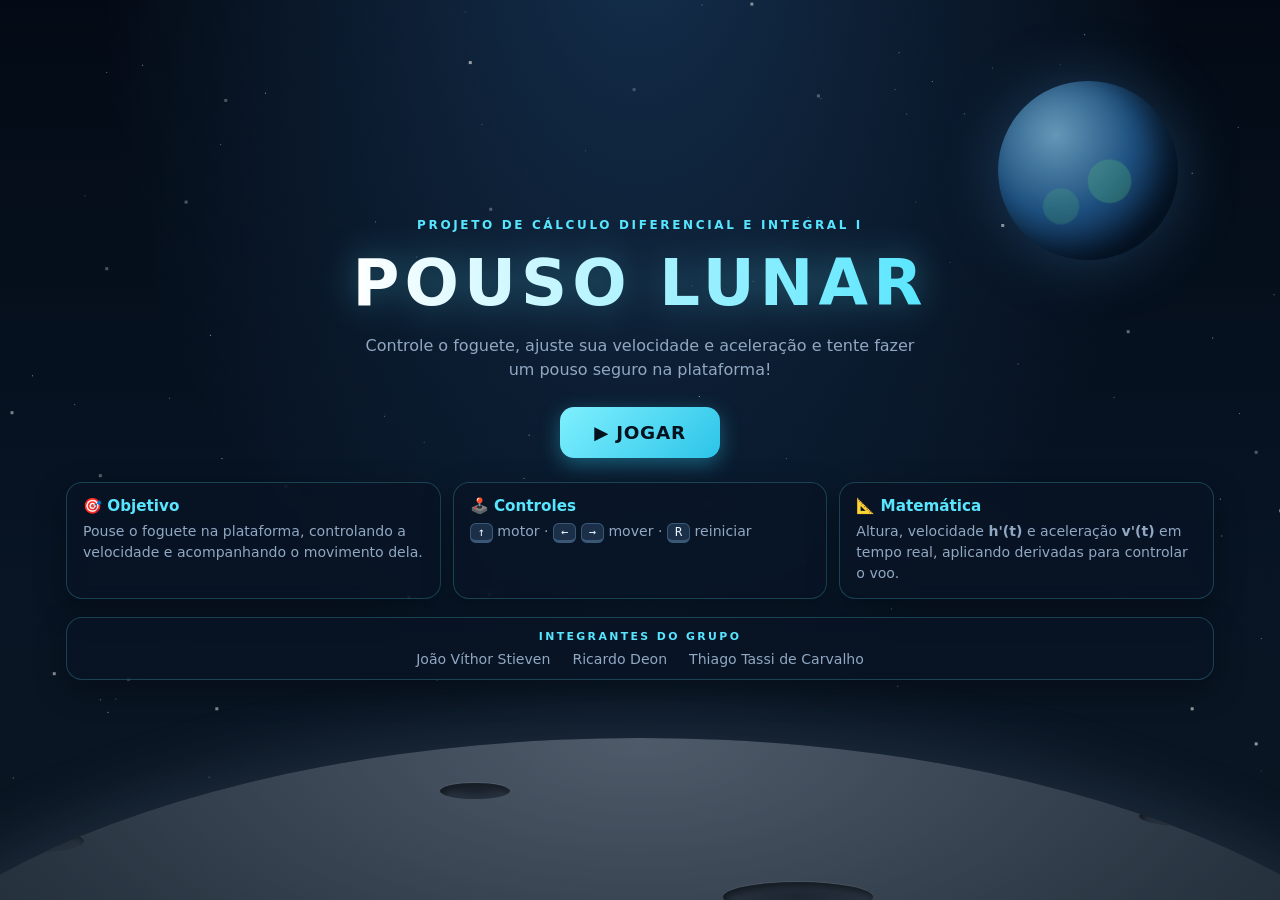
==== pouso_lunar.html @ aed27150 "Add files via upload" ====
<!DOCTYPE html>
<html lang="pt-BR">
<head>
<meta charset="UTF-8">
<meta name="viewport" content="width=device-width, initial-scale=1">
<title>Pouso Lunar - Derivadas</title>
<link rel="stylesheet" href="style.css">
</head>
<body>

<div id="fundo">
  <div id="estrelas"></div>
  <div class="planeta"></div>
  <div class="lua">
    <span class="cratera"></span>
    <span class="cratera"></span>
    <span class="cratera"></span>
    <span class="cratera"></span>
    <span class="cratera"></span>
  </div>
</div>

<main class="container">

  <!-- TELA INICIAL -->
  <section id="telaInicial" class="tela ativa">
    <div class="centro-inicial">
      <div class="etiqueta">Projeto de Cálculo Diferencial e Integral I</div>
      <h1 class="titulo">Pouso Lunar</h1>
      <p class="subtitulo">Controle o foguete, ajuste sua velocidade e aceleração e tente fazer um pouso seguro na plataforma!</p>
      <button id="botaoJogar" class="botao primario grande">▶ JOGAR</button>
    </div>
    <div class="como-jogar">
      <div class="vidro"><h3>🎯 Objetivo</h3><p>Pouse o foguete na plataforma, controlando a velocidade e acompanhando o movimento dela.</p></div>
      <div class="vidro"><h3>🕹️ Controles</h3><p><kbd>↑</kbd> motor · <kbd>←</kbd> <kbd>→</kbd> mover · <kbd>R</kbd> reiniciar</p></div>
      <div class="vidro"><h3>📐 Matemática</h3><p>Altura, velocidade <b>h'(t)</b> e aceleração <b>v'(t)</b> em tempo real, aplicando derivadas para controlar o voo.</p></div>
    </div>
    <div class="integrantes vidro">
      <div class="etiqueta">Integrantes do grupo</div>
      <ul>
        <li>João Víthor Stieven</li>
        <li>Ricardo Deon</li>
        <li>Thiago Tassi de Carvalho</li>
      </ul>
    </div>
  </section>

  <!-- SELEÇÃO DE NÍVEIS -->
  <section id="telaNiveis" class="tela">
    <div class="cabecalho">
      <div><div class="etiqueta">Central de missões</div><h2>Selecione o nível</h2></div>
      <button id="botaoInicio" class="botao">← Início</button>
    </div>
    <div class="layout-niveis">
      <div id="listaNiveis"></div>
      <aside id="detalhes" class="vidro">
        <div class="etiqueta">Detalhes da missão</div>
        <h2 id="detalheNome"></h2>
        <p id="detalheDescricao"></p>
        <ul class="atributos" id="detalheAtributos"></ul>
        <button id="botaoIniciar" class="botao primario grande">🚀 INICIAR MISSÃO</button>
      </aside>
    </div>
  </section>

  <!-- TELA DO JOGO -->
  <section id="telaJogo" class="tela">
    <div class="cabecalho">
      <div><div class="etiqueta">Missão em andamento</div><h2 id="tituloNivel"></h2></div>
      <div>
        <button id="botaoNiveisJogo" class="botao">← Níveis</button>
        <button id="botaoReiniciar" class="botao">↻ Reiniciar (R)</button>
      </div>
    </div>
    <div class="hud">
      <div class="metrica"><small>Altura h(t)</small><strong id="txtAltura"></strong></div>
      <div class="metrica" id="metricaVelocidade"><small>Velocidade v = h'(t)</small><strong id="txtVelocidade"></strong></div>
      <div class="metrica"><small>Aceleração a = v'(t)</small><strong id="txtAceleracao"></strong></div>
      <div class="metrica"><small>Combustível</small><strong id="txtCombustivel"></strong><div class="barra"><div id="barraCombustivel"></div></div></div>
      <div class="metrica plataforma"><small>Vel. plataforma (fórmula)</small><strong id="txtVelPlataforma"></strong></div>
      <div class="metrica plataforma" id="metricaRelativa"><small>Vel. relativa (foguete − plataforma)</small><strong id="txtVelRelativa"></strong></div>
    </div>
    <canvas id="tela" width="800" height="450"></canvas>
    <div id="mensagem"></div>
    <div class="dicas">
      <span><kbd>↑</kbd> motor</span>
      <span><kbd>←</kbd> <kbd>→</kbd> mover</span>
      <span><kbd>R</kbd> reiniciar</span>
    </div>
  </section>
</main>

<!-- RESULTADO -->
<div id="resultado">
  <div class="modal vidro">
    <h2 id="resultadoTitulo"></h2>
    <p id="resultadoTexto"></p>
    <div class="acoes">
      <button id="botaoProximo" class="botao primario">Próximo nível ▶</button>
      <button id="botaoTentarDeNovo" class="botao">↻ Tentar de novo</button>
      <button id="botaoNiveisResultado" class="botao">Níveis</button>
    </div>
  </div>
</div>

<script src="script.js" defer></script>
</body>
</html>
---- style.css ----
/* =====================================================
   Pouso Lunar - estilos do jogo (style.css)
   Referência de tela: computador 1366 x 768
   ===================================================== */

:root {
  --ciano: #58e6ff; --laranja: #ffb454; --verde: #6cf2a5; --vermelho: #ff647c;
  --texto: #eaf5ff; --suave: #91a8c2;
  --vidro: rgba(9, 20, 36, 0.72); --borda: rgba(88, 230, 255, 0.22);
}
* { box-sizing: border-box; }
body {
  margin: 0; min-height: 100vh; color: var(--texto); overflow-x: hidden;
  font-family: "Segoe UI", system-ui, Arial, sans-serif; background: #050c18;
}

/* ---------- Plano de fundo lunar ---------- */
#fundo {
  position: fixed; inset: 0; z-index: -1; overflow: hidden;
  background:
    radial-gradient(ellipse at 50% -10%, #1d4068 0, transparent 60%),
    linear-gradient(#050c18, #0a1a2e 60%, #101c2a);
}
#fundo::after { content: ""; position: absolute; inset: 0; background: rgba(3, 8, 16, 0.3); }
#estrelas { position: absolute; top: 0; left: 0; width: 1px; height: 1px; animation: cintilar 4s ease-in-out infinite alternate; }
@keyframes cintilar { from { opacity: 0.55; } to { opacity: 1; } }
.planeta {
  position: absolute; right: 8%; top: 9%; width: clamp(80px, 14vw, 190px); aspect-ratio: 1; border-radius: 50%;
  background:
    radial-gradient(circle at 62% 56%, rgba(108, 242, 165, 0.35) 0 14%, transparent 15%),
    radial-gradient(circle at 35% 70%, rgba(108, 242, 165, 0.25) 0 10%, transparent 11%),
    radial-gradient(circle at 32% 30%, #8fd6ff, #2a6fb0 45%, #0c2b52 75%);
  box-shadow: 0 0 60px rgba(88, 180, 255, 0.35), inset -18px -12px 30px rgba(0, 0, 0, 0.55);
}
.lua {
  position: absolute; left: -15%; right: -15%; bottom: -24vh; height: 42vh; overflow: hidden;
  border-radius: 50% 50% 0 0 / 100% 100% 0 0;
  background: radial-gradient(ellipse at 50% 0%, #707f91, #3b4858 55%, #1b2531);
  box-shadow: 0 -20px 60px rgba(150, 190, 230, 0.18);
}
.cratera {
  position: absolute; border-radius: 50%;
  background: radial-gradient(ellipse, #28323f 0, #3a4655 75%);
  box-shadow: inset 3px 4px 6px rgba(0, 0, 0, 0.5), 0 -1px 0 rgba(255, 255, 255, 0.12);
}
/* posição e tamanho de cada cratera */
.cratera:nth-child(1) { left: 10%; top: 24%; width: 110px; height: 24px; }
.cratera:nth-child(2) { left: 38%; top: 12%; width: 70px; height: 16px; }
.cratera:nth-child(3) { left: 55%; top: 38%; width: 150px; height: 30px; }
.cratera:nth-child(4) { left: 80%; top: 18%; width: 90px; height: 20px; }
.cratera:nth-child(5) { left: 24%; top: 52%; width: 60px; height: 14px; }

/* ---------- Estrutura ---------- */
.container { max-width: 1180px; margin: 0 auto; padding: 14px 16px 16px; }
.tela { display: none; }
.tela.ativa { display: block; animation: entrar 0.4s ease; }
@keyframes entrar { from { opacity: 0; transform: translateY(12px); } to { opacity: 1; transform: none; } }
.vidro { background: var(--vidro); border: 1px solid var(--borda); border-radius: 16px; backdrop-filter: blur(8px); box-shadow: 0 10px 30px rgba(0, 0, 0, 0.35); }
.etiqueta { color: var(--ciano); font-size: 0.75rem; letter-spacing: 0.22em; text-transform: uppercase; font-weight: 700; }
h1, h2, h3 { margin: 0; }

/* ---------- Botões ---------- */
.botao {
  font: inherit; font-weight: 700; letter-spacing: 0.04em; cursor: pointer; color: var(--texto);
  padding: 11px 18px; border-radius: 12px; border: 1px solid var(--borda);
  background: linear-gradient(180deg, rgba(40, 70, 105, 0.75), rgba(16, 34, 56, 0.85));
  box-shadow: 0 4px 14px rgba(0, 0, 0, 0.35), inset 0 1px 0 rgba(255, 255, 255, 0.08);
  transition: transform 0.15s, box-shadow 0.2s, border-color 0.2s, filter 0.2s;
}
.botao:hover:not(:disabled) { transform: translateY(-2px); border-color: var(--ciano); box-shadow: 0 8px 22px rgba(0, 0, 0, 0.4), 0 0 18px rgba(88, 230, 255, 0.3); }
.botao:active:not(:disabled) { transform: translateY(0) scale(0.97); filter: brightness(0.9); }
.botao:disabled { opacity: 0.45; cursor: not-allowed; }
.botao:focus-visible { outline: 2px solid var(--ciano); outline-offset: 3px; }
.botao.primario { color: #04121f; border: 0; background: linear-gradient(135deg, #7ff0ff, #2cc4e8); box-shadow: 0 6px 20px rgba(44, 196, 232, 0.4); }
.botao.primario:hover:not(:disabled) { box-shadow: 0 10px 28px rgba(44, 196, 232, 0.6); }
.botao.grande { font-size: 1.15rem; padding: 15px 34px; border-radius: 14px; }

/* ---------- Tela inicial ---------- */
#telaInicial { text-align: center; }
#telaInicial.ativa { min-height: calc(100vh - 30px); display: flex; flex-direction: column; justify-content: center; }
.centro-inicial { padding-bottom: 14px; display: flex; flex-direction: column; align-items: center; justify-content: center; gap: 14px; }
.titulo {
  font-size: clamp(2.4rem, 6vw, 4rem); letter-spacing: 0.08em; text-transform: uppercase;
  background: linear-gradient(90deg, #fff, var(--ciano)); -webkit-background-clip: text; background-clip: text; color: transparent;
  filter: drop-shadow(0 0 18px rgba(88, 230, 255, 0.35));
}
.subtitulo { color: var(--suave); max-width: 560px; line-height: 1.55; margin: 0 0 10px; }
.como-jogar { display: grid; grid-template-columns: repeat(3, 1fr); gap: 12px; margin-top: 10px; text-align: left; }
.como-jogar .vidro { padding: 14px 16px; }
.como-jogar h3 { font-size: 0.95rem; margin-bottom: 6px; color: var(--ciano); }
.como-jogar p { margin: 0; color: var(--suave); font-size: 0.88rem; line-height: 1.5; }
.integrantes { margin-top: 18px; padding: 12px 16px; text-align: center; }
.integrantes .etiqueta { font-size: 0.68rem; margin-bottom: 8px; }
.integrantes ul { list-style: none; margin: 0; padding: 0; display: flex; flex-wrap: wrap; justify-content: center; gap: 6px 22px; color: var(--suave); font-size: 0.88rem; }
kbd { background: #1b3048; border: 1px solid #3a5876; border-bottom-width: 3px; border-radius: 6px; padding: 1px 7px; font-size: 0.85em; color: var(--texto); }

/* ---------- Seleção de níveis ---------- */
.cabecalho { display: flex; justify-content: space-between; align-items: center; gap: 12px; flex-wrap: wrap; margin-bottom: 10px; }
.cabecalho h2 { font-size: 1.4rem; }
.layout-niveis { display: grid; grid-template-columns: 1fr 330px; gap: 16px; align-items: start; }
#listaNiveis { display: grid; grid-template-columns: repeat(auto-fit, minmax(190px, 1fr)); gap: 14px; }
.cartao-nivel {
  font: inherit; color: var(--texto); text-align: left; cursor: pointer; padding: 18px; border-radius: 16px;
  display: flex; flex-direction: column; gap: 6px; border: 1px solid var(--borda);
  background: linear-gradient(160deg, rgba(24, 48, 76, 0.85), rgba(9, 20, 36, 0.85));
  transition: transform 0.2s, box-shadow 0.2s, border-color 0.2s;
}
.cartao-nivel .num { color: var(--ciano); font-size: 0.72rem; font-weight: 700; letter-spacing: 0.16em; }
.cartao-nivel h3 { font-size: 1.2rem; }
.cartao-nivel .dificuldade { color: var(--laranja); letter-spacing: 0.15em; }
.cartao-nivel .status { margin-top: 8px; font-size: 0.75rem; font-weight: 700; letter-spacing: 0.08em; color: var(--ciano); }
.cartao-nivel:hover:not(:disabled) { transform: translateY(-5px); border-color: var(--ciano); box-shadow: 0 14px 30px rgba(0, 0, 0, 0.45); }
.cartao-nivel:active:not(:disabled) { transform: scale(0.98); }
.cartao-nivel.selecionado { border-color: var(--ciano); box-shadow: 0 0 0 2px var(--ciano), 0 0 26px rgba(88, 230, 255, 0.35); }
.cartao-nivel.concluido { border-color: rgba(108, 242, 165, 0.6); }
.cartao-nivel.concluido .status { color: var(--verde); }
.cartao-nivel.bloqueado { opacity: 0.5; filter: grayscale(0.8); cursor: not-allowed; }
.cartao-nivel.bloqueado .status { color: var(--suave); }
#detalhes { padding: 20px; display: flex; flex-direction: column; gap: 12px; }
#detalhes p { margin: 0; color: var(--suave); line-height: 1.5; font-size: 0.92rem; }
.atributos { list-style: none; margin: 0; padding: 0; display: grid; gap: 6px; font-size: 0.9rem; }
.atributos li { display: flex; justify-content: space-between; gap: 10px; padding: 7px 10px; background: rgba(255, 255, 255, 0.05); border-radius: 8px; }
.atributos span { color: var(--suave); }

/* ---------- Tela do jogo ---------- */
.dicas { display: flex; gap: 16px; flex-wrap: wrap; margin: 8px 0 0; color: var(--suave); font-size: 0.85rem; }
.hud { display: grid; grid-template-columns: repeat(auto-fit, minmax(150px, 1fr)); gap: 8px; margin-bottom: 10px; }
.metrica { padding: 7px 10px; border-radius: 12px; background: var(--vidro); border: 1px solid var(--borda); border-left: 4px solid var(--ciano); backdrop-filter: blur(6px); }
.metrica.plataforma { border-left-color: var(--laranja); }
.metrica small { display: block; color: var(--suave); font-size: 0.62rem; text-transform: uppercase; letter-spacing: 0.07em; }
.metrica strong { font-family: Consolas, "Courier New", monospace; font-size: 1rem; }
.metrica.ok strong { color: var(--verde); }
.metrica.alerta strong { color: var(--vermelho); }
.barra { height: 8px; background: #20354b; border-radius: 99px; overflow: hidden; margin-top: 6px; }
.barra div { height: 100%; width: 100%; background: linear-gradient(90deg, var(--verde), var(--laranja)); transition: width 0.1s; }
canvas {
  /* mantém a proporção 16:9 (800x450) e cabe na altura da janela */
  width: min(100%, max(480px, calc((100vh - 270px) * 16 / 9))); height: auto; display: block; margin: 0 auto; border-radius: 16px; border: 1px solid var(--borda); box-shadow: 0 12px 36px rgba(0, 0, 0, 0.5);
  background: linear-gradient(#020812, #0a1d33 70%, #14304d);
}
#mensagem { margin-top: 10px; padding: 9px 16px; border-radius: 12px; background: var(--vidro); border: 1px solid var(--borda); min-height: 40px; }

/* ---------- Resultado ---------- */
#resultado { position: fixed; inset: 0; z-index: 10; display: none; align-items: center; justify-content: center; padding: 20px; background: rgba(2, 8, 17, 0.78); }
#resultado.mostrar { display: flex; }
.modal { max-width: 460px; width: 100%; padding: 30px; text-align: center; animation: entrar 0.3s ease; }
.modal h2 { font-size: 2rem; margin-bottom: 8px; }
.modal p { color: var(--suave); line-height: 1.5; }
.modal .acoes { display: flex; gap: 10px; justify-content: center; flex-wrap: wrap; margin-top: 20px; }

/* ---------- Responsividade ---------- */
@media (min-width: 1100px) {
  .hud { grid-template-columns: repeat(6, 1fr); }   /* telemetria em uma linha (1366 x 768) */
}
@media (max-width: 860px) {
  .layout-niveis { grid-template-columns: 1fr; }
  .como-jogar { grid-template-columns: 1fr; }
}
@media (max-width: 560px) {
  .hud { grid-template-columns: repeat(2, 1fr); }
  .botao.grande { width: 100%; }
}
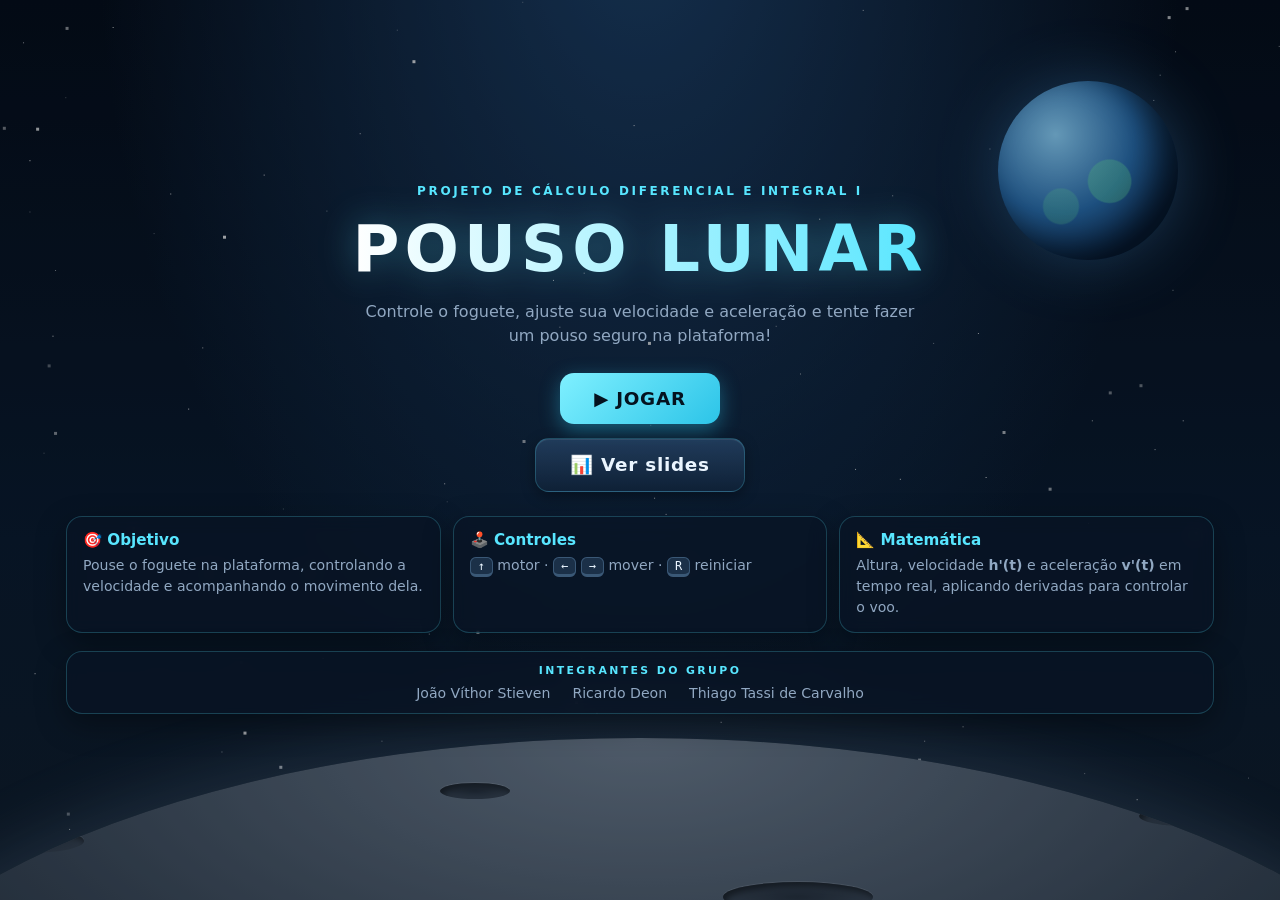
==== commit 2d3c8ba6: "Add files via upload" ====
--- a/pouso_lunar.html
+++ b/pouso_lunar.html
@@ -29,6 +29,7 @@
       <h1 class="titulo">Pouso Lunar</h1>
       <p class="subtitulo">Controle o foguete, ajuste sua velocidade e aceleração e tente fazer um pouso seguro na plataforma!</p>
       <button id="botaoJogar" class="botao primario grande">▶ JOGAR</button>
+      <a href="index.html" class="botao grande">📊 Ver slides</a>
     </div>
     <div class="como-jogar">
       <div class="vidro"><h3>🎯 Objetivo</h3><p>Pouse o foguete na plataforma, controlando a velocidade e acompanhando o movimento dela.</p></div>
@@ -50,6 +51,7 @@
     <div class="cabecalho">
       <div><div class="etiqueta">Central de missões</div><h2>Selecione o nível</h2></div>
       <button id="botaoInicio" class="botao">← Início</button>
+      <a href="index.html" class="botao">📊 Slides</a>
     </div>
     <div class="layout-niveis">
       <div id="listaNiveis"></div>
@@ -70,6 +72,7 @@
       <div>
         <button id="botaoNiveisJogo" class="botao">← Níveis</button>
         <button id="botaoReiniciar" class="botao">↻ Reiniciar (R)</button>
+        <a href="index.html#3" class="botao">📊 Slides</a>
       </div>
     </div>
     <div class="hud">
--- a/style.css
+++ b/style.css
@@ -160,3 +160,6 @@
   .hud { grid-template-columns: repeat(2, 1fr); }
   .botao.grande { width: 100%; }
 }
+
+/* Links entre o jogo e os slides */
+a.botao { display: inline-block; text-decoration: none; }
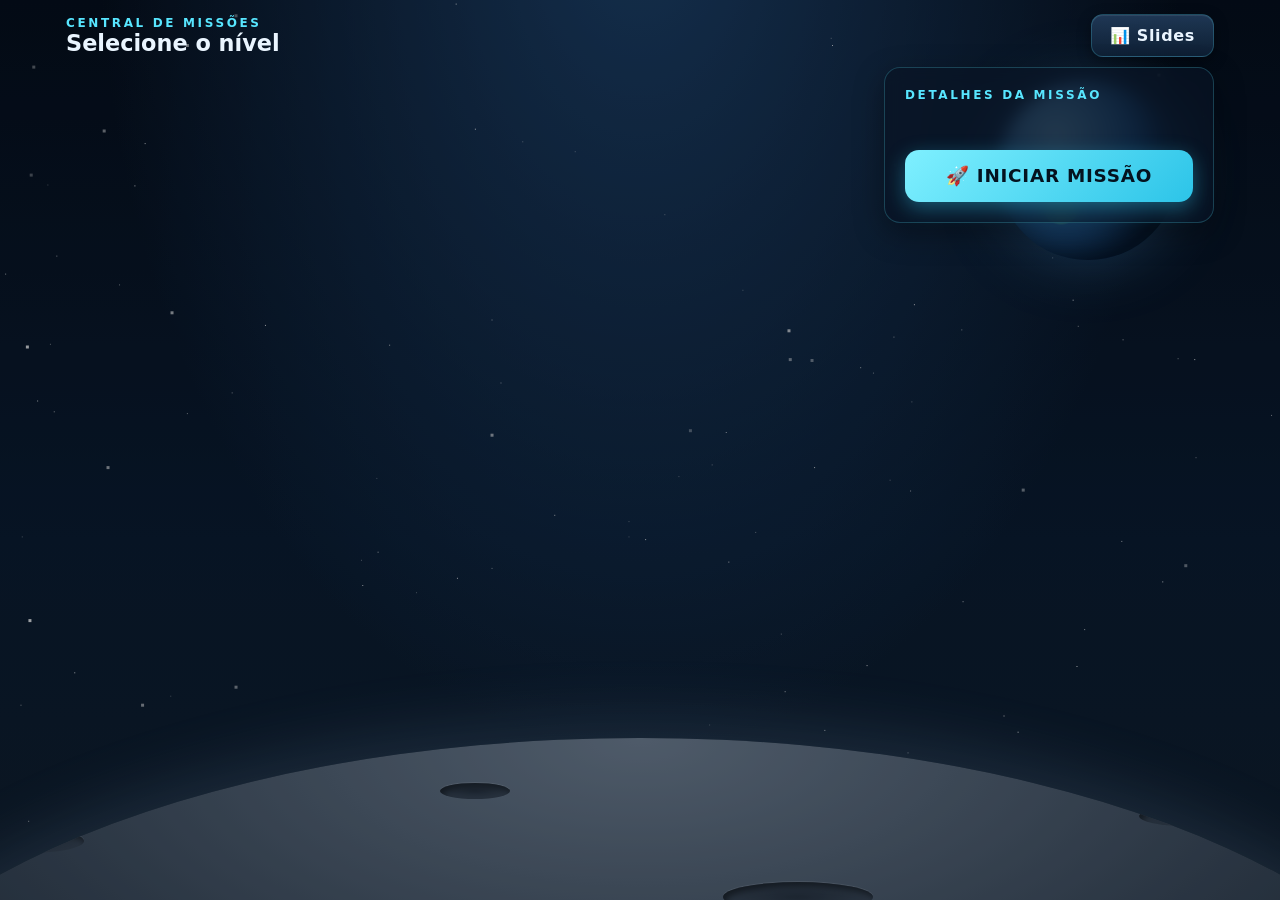
==== commit 9108e753: "Update pouso_lunar.html" ====
--- a/pouso_lunar.html
+++ b/pouso_lunar.html
@@ -3,7 +3,7 @@
 <head>
 <meta charset="UTF-8">
 <meta name="viewport" content="width=device-width, initial-scale=1">
-<title>Pouso Lunar - Derivadas</title>
+<title>Pouso Lunar - Jogo</title>
 <link rel="stylesheet" href="style.css">
 </head>
 <body>
@@ -22,36 +22,11 @@
 
 <main class="container">
 
-  <!-- TELA INICIAL -->
-  <section id="telaInicial" class="tela ativa">
-    <div class="centro-inicial">
-      <div class="etiqueta">Projeto de Cálculo Diferencial e Integral I</div>
-      <h1 class="titulo">Pouso Lunar</h1>
-      <p class="subtitulo">Controle o foguete, ajuste sua velocidade e aceleração e tente fazer um pouso seguro na plataforma!</p>
-      <button id="botaoJogar" class="botao primario grande">▶ JOGAR</button>
-      <a href="index.html" class="botao grande">📊 Ver slides</a>
-    </div>
-    <div class="como-jogar">
-      <div class="vidro"><h3>🎯 Objetivo</h3><p>Pouse o foguete na plataforma, controlando a velocidade e acompanhando o movimento dela.</p></div>
-      <div class="vidro"><h3>🕹️ Controles</h3><p><kbd>↑</kbd> motor · <kbd>←</kbd> <kbd>→</kbd> mover · <kbd>R</kbd> reiniciar</p></div>
-      <div class="vidro"><h3>📐 Matemática</h3><p>Altura, velocidade <b>h'(t)</b> e aceleração <b>v'(t)</b> em tempo real, aplicando derivadas para controlar o voo.</p></div>
-    </div>
-    <div class="integrantes vidro">
-      <div class="etiqueta">Integrantes do grupo</div>
-      <ul>
-        <li>João Víthor Stieven</li>
-        <li>Ricardo Deon</li>
-        <li>Thiago Tassi de Carvalho</li>
-      </ul>
-    </div>
-  </section>
-
   <!-- SELEÇÃO DE NÍVEIS -->
-  <section id="telaNiveis" class="tela">
+  <section id="telaNiveis" class="tela ativa">
     <div class="cabecalho">
       <div><div class="etiqueta">Central de missões</div><h2>Selecione o nível</h2></div>
-      <button id="botaoInicio" class="botao">← Início</button>
-      <a href="index.html" class="botao">📊 Slides</a>
+      <a href="index.html#1" class="botao">📊 Slides</a>
     </div>
     <div class="layout-niveis">
       <div id="listaNiveis"></div>
@@ -72,7 +47,7 @@
       <div>
         <button id="botaoNiveisJogo" class="botao">← Níveis</button>
         <button id="botaoReiniciar" class="botao">↻ Reiniciar (R)</button>
-        <a href="index.html#3" class="botao">📊 Slides</a>
+        <a href="index.html#1" class="botao">📊 Slides</a>
       </div>
     </div>
     <div class="hud">
@@ -108,4 +83,4 @@
 
 <script src="script.js" defer></script>
 </body>
-</html>+</html>
--- a/style.css
+++ b/style.css
@@ -1,8 +1,3 @@
-/* =====================================================
-   Pouso Lunar - estilos do jogo (style.css)
-   Referência de tela: computador 1366 x 768
-   ===================================================== */
-
 :root {
   --ciano: #58e6ff; --laranja: #ffb454; --verde: #6cf2a5; --vermelho: #ff647c;
   --texto: #eaf5ff; --suave: #91a8c2;
@@ -13,8 +8,6 @@
   margin: 0; min-height: 100vh; color: var(--texto); overflow-x: hidden;
   font-family: "Segoe UI", system-ui, Arial, sans-serif; background: #050c18;
 }
-
-/* ---------- Plano de fundo lunar ---------- */
 #fundo {
   position: fixed; inset: 0; z-index: -1; overflow: hidden;
   background:
@@ -43,23 +36,20 @@
   background: radial-gradient(ellipse, #28323f 0, #3a4655 75%);
   box-shadow: inset 3px 4px 6px rgba(0, 0, 0, 0.5), 0 -1px 0 rgba(255, 255, 255, 0.12);
 }
-/* posição e tamanho de cada cratera */
 .cratera:nth-child(1) { left: 10%; top: 24%; width: 110px; height: 24px; }
 .cratera:nth-child(2) { left: 38%; top: 12%; width: 70px; height: 16px; }
 .cratera:nth-child(3) { left: 55%; top: 38%; width: 150px; height: 30px; }
 .cratera:nth-child(4) { left: 80%; top: 18%; width: 90px; height: 20px; }
 .cratera:nth-child(5) { left: 24%; top: 52%; width: 60px; height: 14px; }
 
-/* ---------- Estrutura ---------- */
 .container { max-width: 1180px; margin: 0 auto; padding: 14px 16px 16px; }
 .tela { display: none; }
 .tela.ativa { display: block; animation: entrar 0.4s ease; }
 @keyframes entrar { from { opacity: 0; transform: translateY(12px); } to { opacity: 1; transform: none; } }
-.vidro { background: var(--vidro); border: 1px solid var(--borda); border-radius: 16px; backdrop-filter: blur(8px); box-shadow: 0 10px 30px rgba(0, 0, 0, 0.35); }
+.vidro { background: var(--vidro);border: 1px solid var(--borda); border-radius: 16px; backdrop-filter: blur(8px); box-shadow: 0 10px 30px rgba(0, 0, 0, 0.35); }
 .etiqueta { color: var(--ciano); font-size: 0.75rem; letter-spacing: 0.22em; text-transform: uppercase; font-weight: 700; }
 h1, h2, h3 { margin: 0; }
 
-/* ---------- Botões ---------- */
 .botao {
   font: inherit; font-weight: 700; letter-spacing: 0.04em; cursor: pointer; color: var(--texto);
   padding: 11px 18px; border-radius: 12px; border: 1px solid var(--borda);
@@ -75,7 +65,6 @@
 .botao.primario:hover:not(:disabled) { box-shadow: 0 10px 28px rgba(44, 196, 232, 0.6); }
 .botao.grande { font-size: 1.15rem; padding: 15px 34px; border-radius: 14px; }
 
-/* ---------- Tela inicial ---------- */
 #telaInicial { text-align: center; }
 #telaInicial.ativa { min-height: calc(100vh - 30px); display: flex; flex-direction: column; justify-content: center; }
 .centro-inicial { padding-bottom: 14px; display: flex; flex-direction: column; align-items: center; justify-content: center; gap: 14px; }
